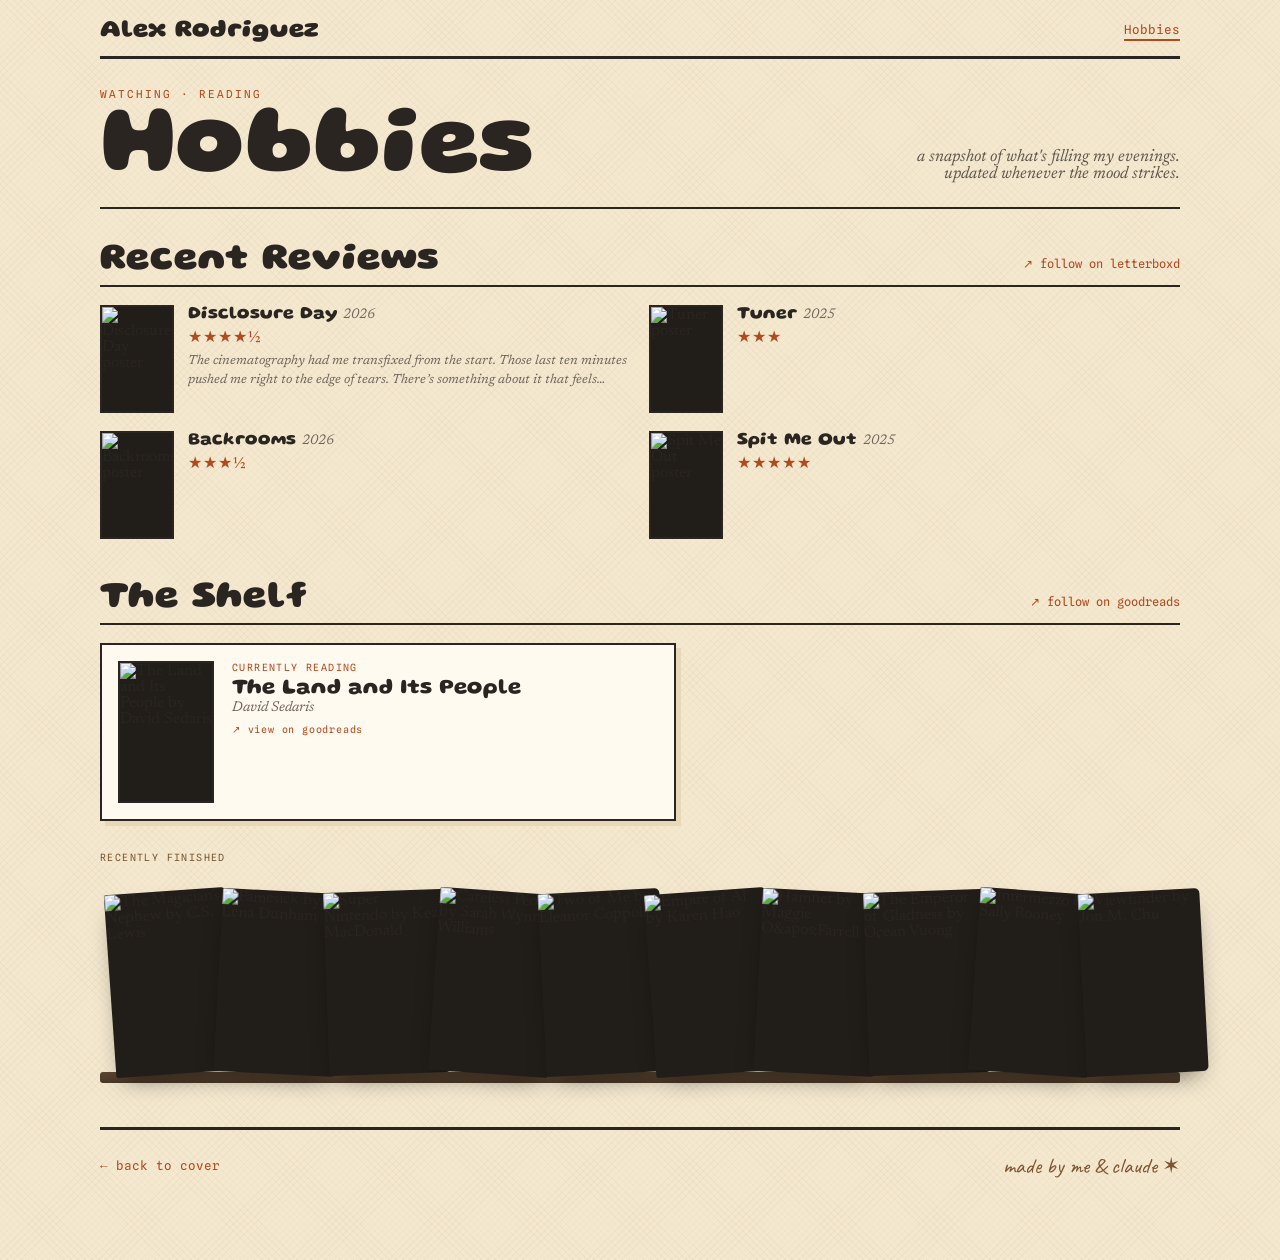
==== hobbies.html @ 4589d8ea "Remove "growing stack" subtitle from Recently Finished Co-Authored-By: Claude Sonnet 4.6 <noreply@an" ====
<!DOCTYPE html>
<html lang="en">
<head>
<meta charset="utf-8">
<meta name="viewport" content="width=device-width, initial-scale=1">
<title>Hobbies — Alex Rodriguez</title>
<meta name="description" content="What's filling Alex Rodriguez's evenings: recent film reviews from Letterboxd and a reading shelf.">
<link rel="icon" type="image/svg+xml" href="favicon.svg">
<link rel="icon" type="image/png" sizes="32x32" href="favicon-32.png">
<link rel="apple-touch-icon" href="apple-touch-icon.png">
<link rel="preconnect" href="https://fonts.googleapis.com">
<link rel="preconnect" href="https://fonts.gstatic.com" crossorigin>
<link href="https://fonts.googleapis.com/css2?family=Caveat:wght@400..700&family=Gluten:wght@100..900&family=Newsreader:ital,opsz,wght@0,6..72,300..600;1,6..72,300..500&family=Spline+Sans+Mono:wght@400..600&display=swap" rel="stylesheet">
<link rel="stylesheet" href="assets/css/styles.css">
</head>
<body>
<div class="page">
  <div class="wrap">

    <!-- nav bar -->
    <nav style="display:flex;justify-content:space-between;align-items:center;flex-wrap:wrap;gap:12px;border-bottom:3px solid #2a2521;padding:20px 0 14px;">
      <a class="brand" href="index.html" style="display:flex;align-items:baseline;gap:8px;">
        <span style="font-family:'Gluten',cursive;font-weight:800;font-size:25px;color:#2a2521;">Alex Rodriguez</span>
      </a>
      <div style="display:flex;gap:18px;flex-wrap:wrap;font-family:'Spline Sans Mono',monospace;font-size:12.5px;">
        <a href="hobbies.html" style="color:#b14a1e;border-bottom:2px solid #b14a1e;padding-bottom:2px;">Hobbies</a>
      </div>
    </nav>

    <!-- section masthead -->
    <header style="display:flex;justify-content:space-between;align-items:flex-end;flex-wrap:wrap;gap:14px;padding:28px 0 16px;border-bottom:2px solid #2a2521;">
      <div>
        <div style="font-family:'Spline Sans Mono',monospace;font-size:11px;letter-spacing:.18em;color:#b14a1e;">WATCHING · READING</div>
        <h1 style="font-family:'Gluten',cursive;font-weight:800;font-size:clamp(48px,9vw,96px);line-height:.85;margin:8px 0 0;color:#2a2521;">Hobbies</h1>
      </div>
      <p style="font-family:'Newsreader',serif;font-style:italic;font-size:17px;color:#5e564b;max-width:280px;text-align:right;margin:0 0 8px;">a snapshot of what's filling my evenings. updated whenever the mood strikes.</p>
    </header>

    <!-- RECENT REVIEWS -->
    <section style="margin-top:34px;">
      <div style="display:flex;justify-content:space-between;align-items:baseline;flex-wrap:wrap;gap:8px;border-bottom:2px solid #2a2521;padding-bottom:8px;">
        <div style="font-family:'Gluten',cursive;font-weight:800;font-size:clamp(26px,4vw,38px);color:#2a2521;">Recent Reviews</div>
        <a class="link-rust-brown" href="https://letterboxd.com/aroduribe/" target="_blank" rel="noopener" style="font-family:'Spline Sans Mono',monospace;font-size:12px;">↗ follow on letterboxd</a>
      </div>
      <!-- Latest 4 from Letterboxd, baked in at deploy time by scripts/fetch-films.js.
           These static entries are the fallback if the feed fetch ever fails. -->
      <div id="filmDiary" style="display:grid;grid-template-columns:repeat(2,1fr);gap:18px;margin-top:18px;">

        <a class="review-row" href="https://letterboxd.com/aroduribe/film/disclosure-day/" target="_blank" rel="noopener">
          <div style="position:relative;flex:0 0 70px;height:104px;border:2px solid #2a2521;overflow:hidden;background:#211d18;">
            <img src="https://a.ltrbxd.com/resized/film-poster/1/1/5/9/2/5/1/1159251-disclosure-day-0-600-0-900-crop.jpg?v=9ae810e4bb" alt="Disclosure Day poster" loading="lazy" style="width:100%;height:100%;object-fit:cover;display:block;">
          </div>
          <div style="flex:1;min-width:0;">
            <div style="font-family:'Gluten',cursive;font-weight:700;font-size:18px;line-height:1.1;color:#2a2521;">Disclosure Day <span style="font-family:'Newsreader',serif;font-style:italic;font-weight:400;font-size:14px;color:#6e6459;">2026</span></div>
            <div style="font-size:16px;color:#b14a1e;letter-spacing:1px;margin:3px 0 6px;">★★★★½</div>
            <div style="font-family:'Newsreader',serif;font-style:italic;font-size:13px;line-height:1.4;color:#6e6459;margin:2px 0 6px;display:-webkit-box;-webkit-line-clamp:2;-webkit-box-orient:vertical;overflow:hidden;">The cinematography had me transfixed from the start. Those last ten minutes pushed me right to the edge of tears. There&rsquo;s something about it that feels essential right now like it&rsquo;s speaking directly to where the world</div>
          </div>
        </a>

        <a class="review-row" href="https://letterboxd.com/aroduribe/film/tuner/" target="_blank" rel="noopener">
          <div style="position:relative;flex:0 0 70px;height:104px;border:2px solid #2a2521;overflow:hidden;background:#211d18;">
            <img src="https://a.ltrbxd.com/resized/film-poster/1/2/3/4/8/7/8/1234878-tuner-0-600-0-900-crop.jpg?v=075156069b" alt="Tuner poster" loading="lazy" style="width:100%;height:100%;object-fit:cover;display:block;">
          </div>
          <div style="flex:1;min-width:0;">
            <div style="font-family:'Gluten',cursive;font-weight:700;font-size:18px;line-height:1.1;color:#2a2521;">Tuner <span style="font-family:'Newsreader',serif;font-style:italic;font-weight:400;font-size:14px;color:#6e6459;">2025</span></div>
            <div style="font-size:16px;color:#b14a1e;letter-spacing:1px;margin:3px 0 6px;">★★★</div>
          </div>
        </a>

        <a class="review-row" href="https://letterboxd.com/aroduribe/film/backrooms-2026/" target="_blank" rel="noopener">
          <div style="position:relative;flex:0 0 70px;height:104px;border:2px solid #2a2521;overflow:hidden;background:#211d18;">
            <img src="https://a.ltrbxd.com/resized/film-poster/9/7/6/4/1/9/976419-backrooms-2026-0-600-0-900-crop.jpg?v=f7a99e3fc8" alt="Backrooms poster" loading="lazy" style="width:100%;height:100%;object-fit:cover;display:block;">
          </div>
          <div style="flex:1;min-width:0;">
            <div style="font-family:'Gluten',cursive;font-weight:700;font-size:18px;line-height:1.1;color:#2a2521;">Backrooms <span style="font-family:'Newsreader',serif;font-style:italic;font-weight:400;font-size:14px;color:#6e6459;">2026</span></div>
            <div style="font-size:16px;color:#b14a1e;letter-spacing:1px;margin:3px 0 6px;">★★★½</div>
          </div>
        </a>

        <a class="review-row" href="https://letterboxd.com/aroduribe/film/spit-me-out/" target="_blank" rel="noopener">
          <div style="position:relative;flex:0 0 70px;height:104px;border:2px solid #2a2521;overflow:hidden;background:#211d18;">
            <img src="https://a.ltrbxd.com/resized/film-poster/1/3/9/5/2/5/5/1395255-spit-me-out-0-600-0-900-crop.jpg?v=1310ffeef2" alt="Spit Me Out poster" loading="lazy" style="width:100%;height:100%;object-fit:cover;display:block;">
          </div>
          <div style="flex:1;min-width:0;">
            <div style="font-family:'Gluten',cursive;font-weight:700;font-size:18px;line-height:1.1;color:#2a2521;">Spit Me Out <span style="font-family:'Newsreader',serif;font-style:italic;font-weight:400;font-size:14px;color:#6e6459;">2025</span></div>
            <div style="font-size:16px;color:#b14a1e;letter-spacing:1px;margin:3px 0 6px;">★★★★★</div>
          </div>
        </a>

      </div>
    </section>

    <!-- THE SHELF -->
    <section style="margin-top:42px;">
      <div style="display:flex;justify-content:space-between;align-items:baseline;flex-wrap:wrap;gap:8px;border-bottom:2px solid #2a2521;padding-bottom:8px;">
        <div style="font-family:'Gluten',cursive;font-weight:800;font-size:clamp(26px,4vw,38px);color:#2a2521;">The Shelf</div>
        <a class="link-rust-brown" href="https://www.goodreads.com/aroduribe" target="_blank" rel="noopener" style="font-family:'Spline Sans Mono',monospace;font-size:12px;">↗ follow on goodreads</a>
      </div>
      <div style="margin-top:18px;">
        <!-- current read -->
        <!-- Featured book + stack come from the Goodreads currently-reading
             shelf at deploy time (assets/js/books.js); static = fallback. -->
        <div id="currentlyReading" style="display:flex;gap:18px;border:2px solid #2a2521;background:#fffaf0;padding:16px;box-shadow:5px 5px 0 #e7d9b7;max-width:540px;">
          <div style="position:relative;flex:0 0 92px;height:138px;border:2px solid #2a2521;overflow:hidden;background:#211d18;">
            <img src="https://i.gr-assets.com/images/S/compressed.photo.goodreads.com/books/1765872308l/245329963._SY475_.jpg" alt="The Land and Its People by David Sedaris" loading="lazy" style="width:100%;height:100%;object-fit:cover;display:block;">
          </div>
          <div style="flex:1;min-width:0;">
            <div style="font-family:'Spline Sans Mono',monospace;font-size:10px;letter-spacing:.14em;color:#b14a1e;">CURRENTLY READING</div>
            <div style="font-family:'Gluten',cursive;font-weight:700;font-size:22px;line-height:1.1;color:#2a2521;margin-top:4px;">The Land and Its People</div>
            <div style="font-family:'Newsreader',serif;font-style:italic;font-size:14px;color:#6e6459;">David Sedaris</div>
            <p style="font-family:'Newsreader',serif;font-size:14.5px;line-height:1.5;color:#403a33;margin:8px 0 0;">Also in the stack right now: <em>The Wonderful World That Almost Was</em> by Andrew Durbin, <em>The House of Mirth</em> by Edith Wharton, and <em>Outlive</em> by Peter Attia.</p>
          </div>
        </div>
        <!-- recently finished, leaning covers -->
        <div style="margin-top:30px;">
          <div style="display:flex;justify-content:space-between;align-items:baseline;flex-wrap:wrap;gap:8px;">
            <div style="font-family:'Spline Sans Mono',monospace;font-size:10px;letter-spacing:.14em;color:#7c5530;">RECENTLY FINISHED</div>
          </div>
          <!-- Real covers from the Goodreads 'read' shelf (books.js); static = fallback. -->
          <div id="bookShelf" style="display:flex;align-items:flex-end;gap:0;padding:28px 10px 0 24px;">

            <div class="book-spine" style="position:relative;flex:0 0 auto;width:122px;aspect-ratio:2/3;border-radius:2px 5px 5px 2px;box-shadow:0 12px 24px -10px rgba(0,0,0,.55);overflow:hidden;transform:rotate(-4deg);margin-left:-14px;background:#211d18;">
              <img src="https://i.gr-assets.com/images/S/compressed.photo.goodreads.com/books/1426454853l/7806728.jpg" alt="The Magician's Nephew by C.S. Lewis" loading="lazy" style="width:100%;height:100%;object-fit:cover;display:block;">
            </div>

            <div class="book-spine" style="position:relative;flex:0 0 auto;width:122px;aspect-ratio:2/3;border-radius:2px 5px 5px 2px;box-shadow:0 12px 24px -10px rgba(0,0,0,.55);overflow:hidden;transform:rotate(3deg);margin-left:-14px;background:#211d18;">
              <img src="https://i.gr-assets.com/images/S/compressed.photo.goodreads.com/books/1766329359l/52545816.jpg" alt="Famesick by Lena Dunham" loading="lazy" style="width:100%;height:100%;object-fit:cover;display:block;">
            </div>

            <div class="book-spine book-spine--extra" style="position:relative;flex:0 0 auto;width:122px;aspect-ratio:2/3;border-radius:2px 5px 5px 2px;box-shadow:0 12px 24px -10px rgba(0,0,0,.55);overflow:hidden;transform:rotate(-2deg);margin-left:-14px;background:#211d18;">
              <img src="https://i.gr-assets.com/images/S/compressed.photo.goodreads.com/books/1751175731l/234186077._SY475_.jpg" alt="Super Nintendo by Keza MacDonald" loading="lazy" style="width:100%;height:100%;object-fit:cover;display:block;">
            </div>

            <div class="book-spine book-spine--extra" style="position:relative;flex:0 0 auto;width:122px;aspect-ratio:2/3;border-radius:2px 5px 5px 2px;box-shadow:0 12px 24px -10px rgba(0,0,0,.55);overflow:hidden;transform:rotate(4deg);margin-left:-14px;background:#211d18;">
              <img src="https://i.gr-assets.com/images/S/compressed.photo.goodreads.com/books/1741270833l/228578720._SX318_.jpg" alt="Careless People by Sarah Wynn-Williams" loading="lazy" style="width:100%;height:100%;object-fit:cover;display:block;">
            </div>

            <div class="book-spine book-spine--extra" style="position:relative;flex:0 0 auto;width:122px;aspect-ratio:2/3;border-radius:2px 5px 5px 2px;box-shadow:0 12px 24px -10px rgba(0,0,0,.55);overflow:hidden;transform:rotate(-3deg);margin-left:-14px;background:#211d18;">
              <img src="https://i.gr-assets.com/images/S/compressed.photo.goodreads.com/books/1763624084l/244144132._SY475_.jpg" alt="Two of Me by Eleanor Coppola" loading="lazy" style="width:100%;height:100%;object-fit:cover;display:block;">
            </div>

          </div>
          <div style="height:11px;background:linear-gradient(#5a4632,#4a3826);border-radius:3px;box-shadow:0 10px 16px -8px rgba(0,0,0,.5);margin-top:-2px;"></div>
        </div>
      </div>
    </section>

    <!-- footer -->
    <footer style="border-top:3px solid #2a2521;margin-top:44px;padding:22px 0 0;display:flex;justify-content:space-between;flex-wrap:wrap;gap:16px;align-items:center;">
      <div style="display:flex;gap:22px;flex-wrap:wrap;font-family:'Spline Sans Mono',monospace;font-size:12.5px;">
        <a class="link-rust" href="index.html">← back to cover</a>
      </div>
      <div style="font-family:'Caveat',cursive;font-size:22px;color:#7c5530;">made by me &amp; claude ✶</div>
    </footer>

  </div>
</div>
<script src="assets/js/films.js"></script>
<script src="assets/js/books.js"></script>
</body>
</html>
---- assets/css/styles.css ----
/* ============================================================
   Alex Rodriguez — A Personal Zine
   Shared styles: globals, hover states, keyframes.
   One-off layout lives inline in the HTML for fidelity.
   ============================================================ */

/* ---------- Reset / globals ---------- */
body { margin: 0; }
a { color: inherit; text-decoration: none; }

/* Page shell: warm cream + crosshatch texture */
.page {
  min-height: 100vh;
  background: #f4e8cf;
  background-image:
    repeating-linear-gradient(45deg, rgba(124, 85, 48, .035) 0 1px, transparent 1px 5px),
    repeating-linear-gradient(-45deg, rgba(124, 85, 48, .035) 0 1px, transparent 1px 5px);
  font-family: 'Newsreader', Georgia, serif;
  color: #2a2521;
}

/* Centered content column */
.wrap {
  max-width: 1080px;
  margin: 0 auto;
  padding: 0 28px 80px;
}

/* ---------- Hover states (lifted from style-hover attrs) ---------- */

/* Generic rust→ink link swap (footers, teaser links) */
.link-rust { color: #b14a1e; }
.link-rust:hover { color: #2a2521; }

/* "↗ follow on letterboxd" — rust→brown */
.link-rust-brown { color: #b14a1e; }
.link-rust-brown:hover { color: #7c5530; }

/* Top nav (page links) — ink→rust. Brand fades slightly. */
.nav-link { color: #2a2521; }
.nav-link:hover { color: #b14a1e; }
.brand:hover { opacity: .7; }

/* Recent Reviews rows — each links to the film's Letterboxd review. */
.review-row { display: flex; gap: 14px; color: inherit; transition: opacity .15s ease; }
.review-row:hover { opacity: .78; }

/* Projects list — leader-line rows that reveal a description inside a soft
   card on hover/focus (inspired by rog.ie).
   Query container so long names wrap on narrow screens (see @container below)
   instead of forcing horizontal page overflow. */
.projects-list { container-type: inline-size; }

.project-row {
  display: flex;
  align-items: center;
  padding: 13px 14px;
  border-radius: 12px;
  color: #2a2521;
  transition: background .25s ease, box-shadow .25s ease;
}
.project-row:hover,
.project-row:focus-visible {
  background: #fffaf0;
  box-shadow: 0 6px 20px -10px rgba(42, 37, 33, .5);
}
.project-row:focus-visible { outline: 2px solid #b14a1e; outline-offset: 2px; }

.project-icon { flex: none; display: flex; margin-right: 14px; color: #7c5530; }
.project-icon svg { width: 20px; height: 20px; display: block; }

.project-name {
  font-family: 'Gluten', cursive;
  font-weight: 600;
  font-size: clamp(19px, 2.6vw, 24px);
  line-height: 1.1;
  white-space: nowrap;
}

/* On narrow screens let the name wrap and drop the decorative leader line, so a
   long title like "Scaled Variable Management" can't push the row past the
   viewport. The year is pinned right in the leader's place. */
@container (max-width: 460px) {
  .project-name { white-space: normal; overflow-wrap: break-word; }
  .project-leader { display: none; }
  .project-year { margin-left: auto; padding-left: 12px; }
}

/* Description: collapsed by default, expands between name and leader on hover. */
.project-desc {
  font-family: 'Newsreader', serif;
  font-style: italic;
  font-size: 16px;
  color: #6e6459;
  white-space: nowrap;
  overflow: hidden;
  max-width: 0;
  opacity: 0;
  margin-left: 0;
  transition: max-width .35s ease, opacity .3s ease, margin-left .35s ease;
}
.project-row:hover .project-desc,
.project-row:focus-visible .project-desc {
  max-width: 360px;
  opacity: 1;
  margin-left: 12px;
}

.project-leader { flex: 1 1 24px; min-width: 24px; height: 1px; background: #d8c39a; margin: 0 16px; }

.project-year {
  flex: none;
  font-family: 'Spline Sans Mono', monospace;
  font-size: 14px;
  color: #a89a7c;
}

@media (prefers-reduced-motion: reduce) {
  .project-row, .project-desc { transition-duration: .01ms; }
}

/* Cover top tape peel hover nudge */
.cover-tape:hover { transform: rotate(5deg) translateY(-2px); }

/* Book spines — straighten + lift (overrides inline rotate via class) */
.book-spine { transition: transform .2s ease; }
.book-spine:hover { transform: rotate(0deg) translateY(-7px) !important; }

/* ---------- Keyframes ---------- */
@keyframes draw { to { stroke-dashoffset: 0; } }

@keyframes popIn {
  from { opacity: 0; transform: translateY(14px) rotate(-3deg); }
  to   { opacity: 1; transform: translateY(0) rotate(0); }
}

@keyframes blink {
  0%, 100% { opacity: 1; }
  50%      { opacity: .25; }
}

@keyframes tapePeel {
  0%   { transform: rotate(2deg) translateY(-16px) rotateX(75deg); opacity: 0; }
  55%  { transform: rotate(0deg) translateY(2px) rotateX(-12deg); opacity: 1; }
  78%  { transform: rotate(4deg) translateY(-1px) rotateX(6deg); opacity: 1; }
  100% { transform: rotate(2deg) translateY(0) rotateX(0); opacity: 1; }
}

/* Cover tape: hidden until JS triggers the peel */
#coverTape { opacity: 0; }
#coverTape[data-peel="go"] { animation: tapePeel 1.1s cubic-bezier(.34, 1.3, .5, 1) both; }

/* Hide extra book spines on narrow screens */
@media (max-width: 480px) {
  .book-spine--extra { display: none; }
}
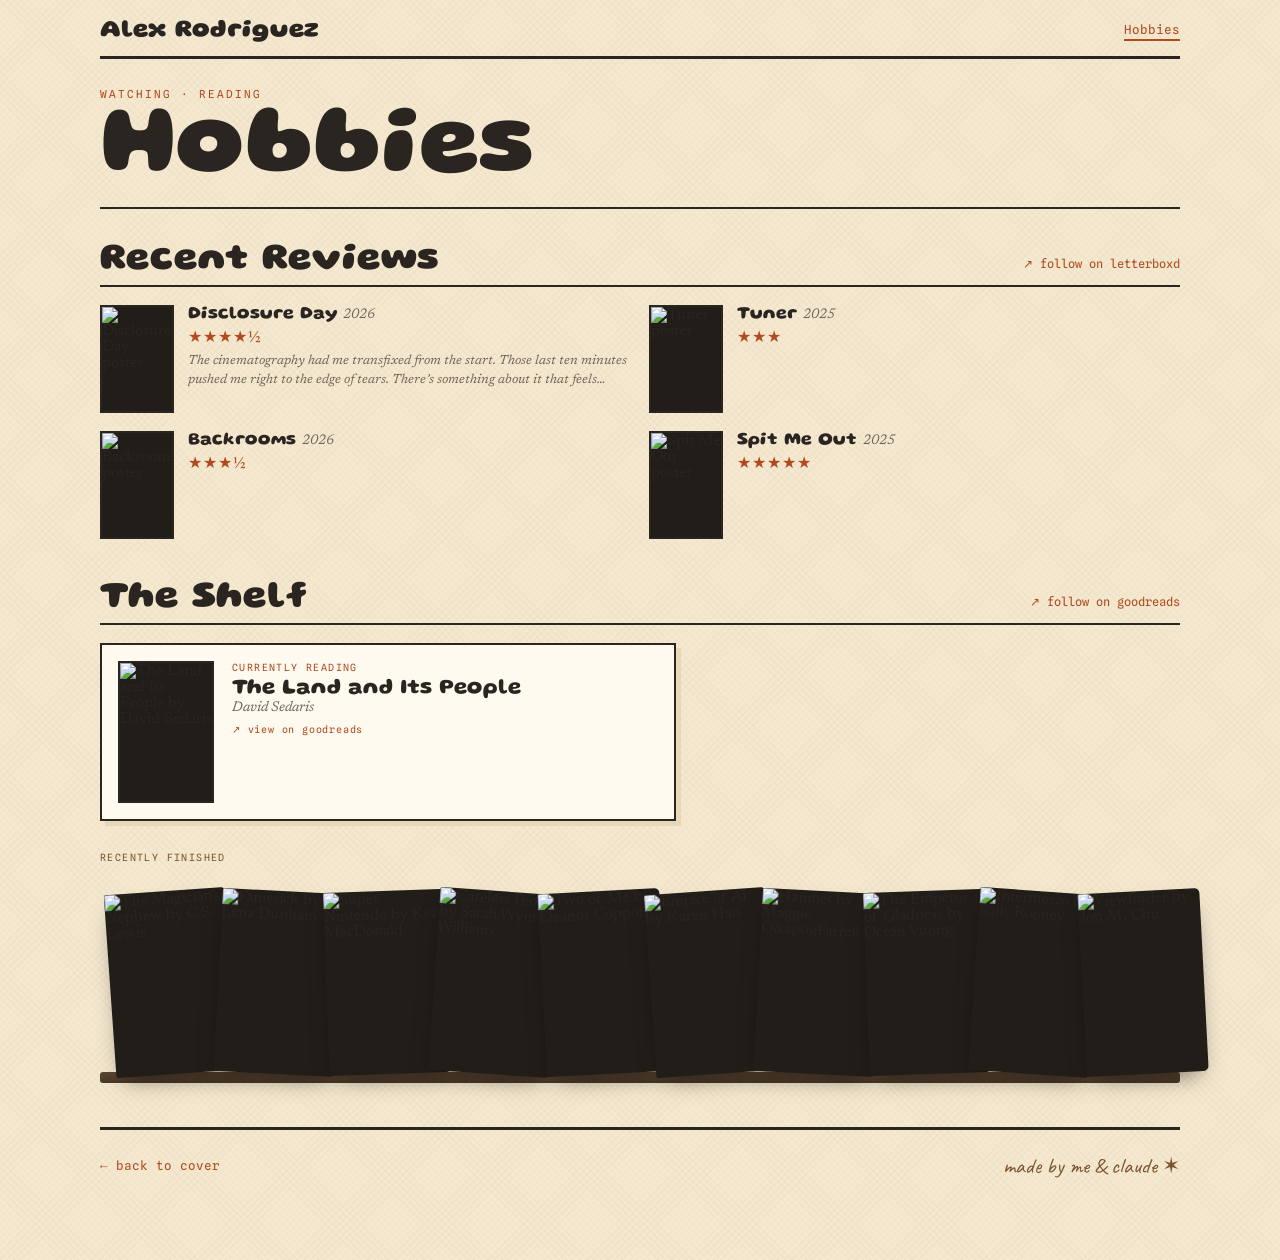
==== commit f5756689: "Remove subtitle from Hobbies masthead Co-Authored-By: Claude Sonnet 4.6 <noreply@anthropic.com>" ====
--- a/hobbies.html
+++ b/hobbies.html
@@ -33,7 +33,6 @@
         <div style="font-family:'Spline Sans Mono',monospace;font-size:11px;letter-spacing:.18em;color:#b14a1e;">WATCHING · READING</div>
         <h1 style="font-family:'Gluten',cursive;font-weight:800;font-size:clamp(48px,9vw,96px);line-height:.85;margin:8px 0 0;color:#2a2521;">Hobbies</h1>
       </div>
-      <p style="font-family:'Newsreader',serif;font-style:italic;font-size:17px;color:#5e564b;max-width:280px;text-align:right;margin:0 0 8px;">a snapshot of what's filling my evenings. updated whenever the mood strikes.</p>
     </header>
 
     <!-- RECENT REVIEWS -->
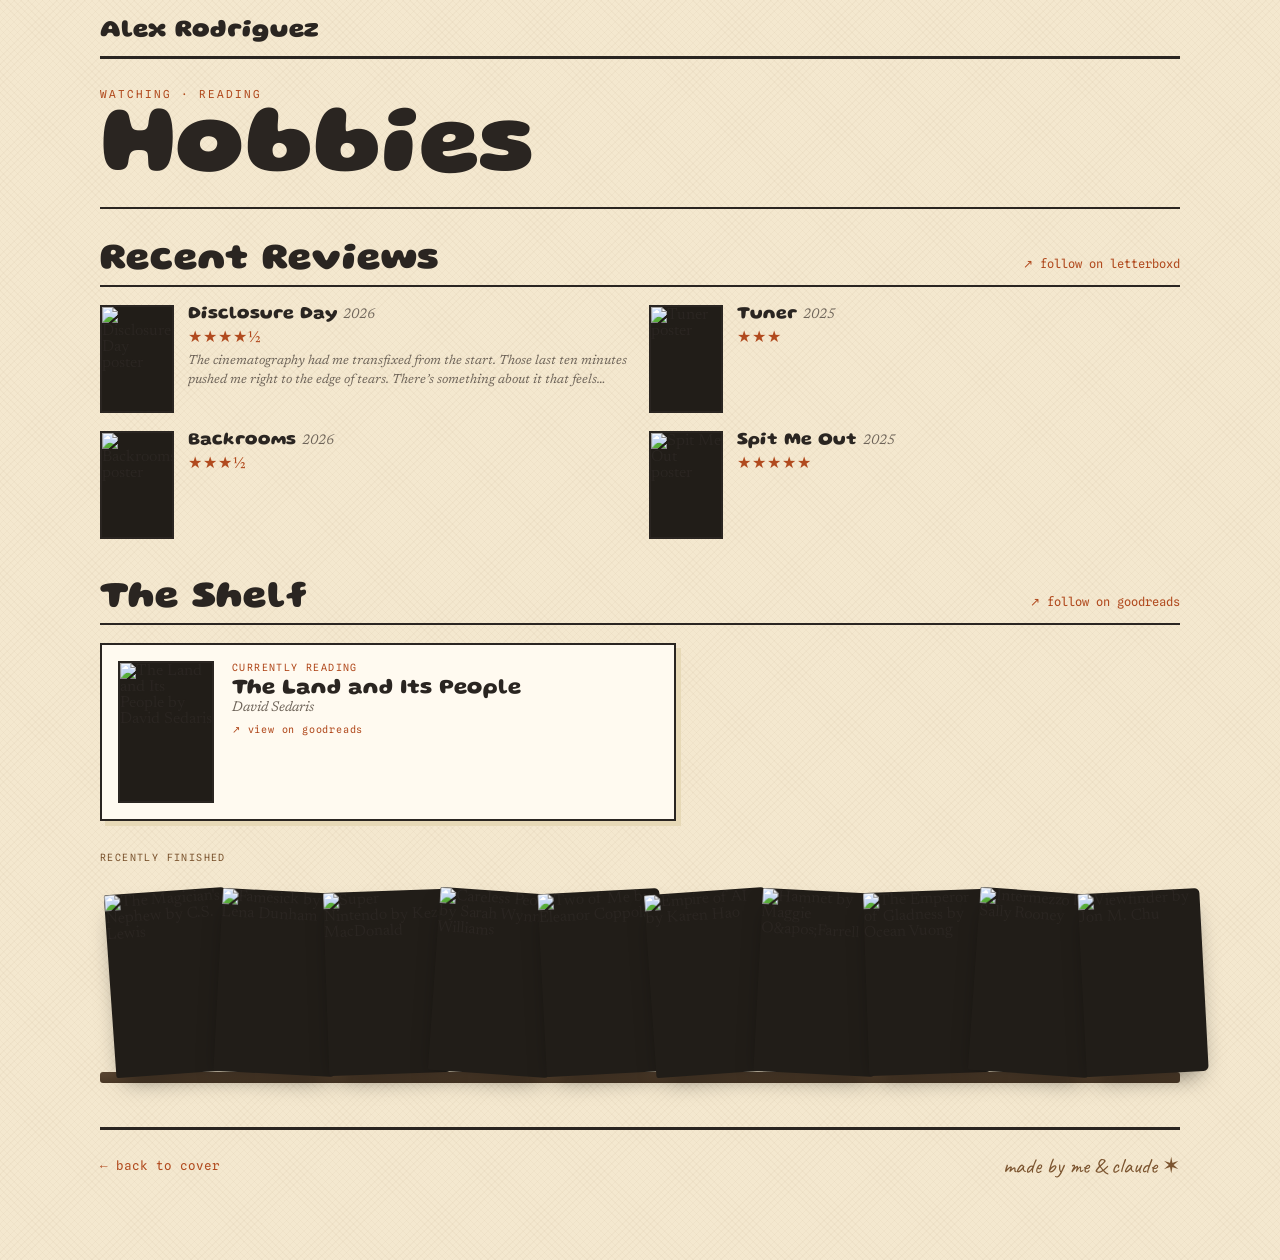
==== commit db60ed31: "Remove redundant Hobbies nav link from Hobbies page Co-Authored-By: Claude Sonnet 4.6 <noreply@anthr" ====
--- a/hobbies.html
+++ b/hobbies.html
@@ -22,9 +22,6 @@
       <a class="brand" href="index.html" style="display:flex;align-items:baseline;gap:8px;">
         <span style="font-family:'Gluten',cursive;font-weight:800;font-size:25px;color:#2a2521;">Alex Rodriguez</span>
       </a>
-      <div style="display:flex;gap:18px;flex-wrap:wrap;font-family:'Spline Sans Mono',monospace;font-size:12.5px;">
-        <a href="hobbies.html" style="color:#b14a1e;border-bottom:2px solid #b14a1e;padding-bottom:2px;">Hobbies</a>
-      </div>
     </nav>
 
     <!-- section masthead -->
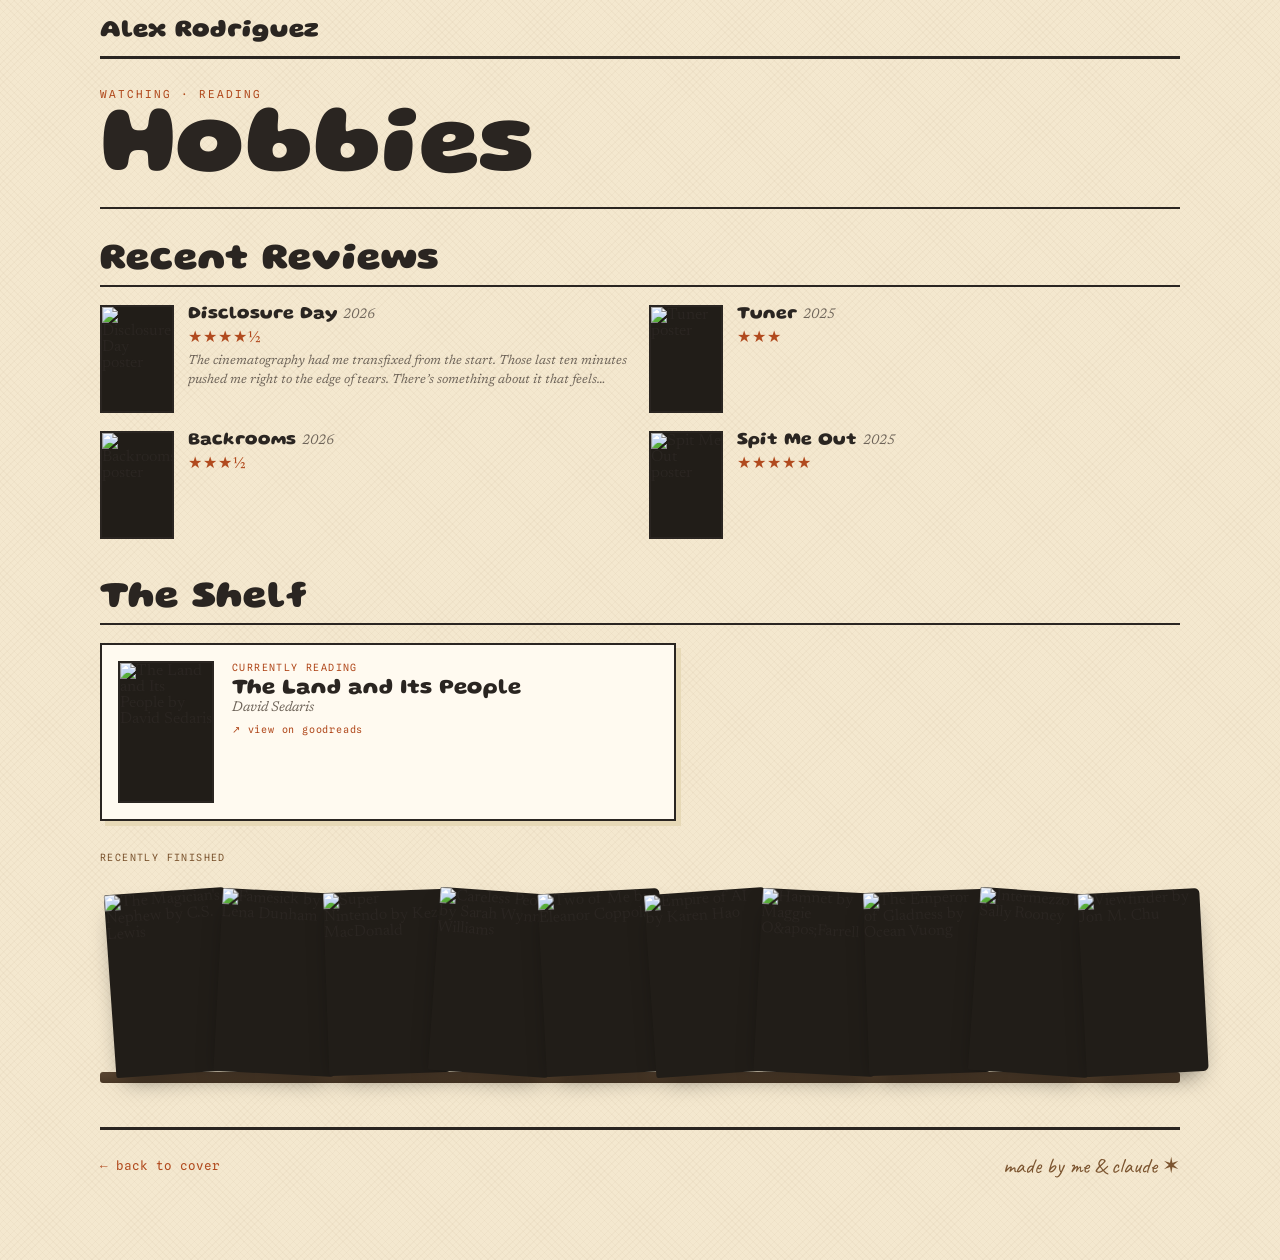
==== commit 111c6379: "Polish: remove tape, follow links, add footer credit, fix mobile hover - Remove washi tape from port" ====
--- a/hobbies.html
+++ b/hobbies.html
@@ -36,7 +36,6 @@
     <section style="margin-top:34px;">
       <div style="display:flex;justify-content:space-between;align-items:baseline;flex-wrap:wrap;gap:8px;border-bottom:2px solid #2a2521;padding-bottom:8px;">
         <div style="font-family:'Gluten',cursive;font-weight:800;font-size:clamp(26px,4vw,38px);color:#2a2521;">Recent Reviews</div>
-        <a class="link-rust-brown" href="https://letterboxd.com/aroduribe/" target="_blank" rel="noopener" style="font-family:'Spline Sans Mono',monospace;font-size:12px;">↗ follow on letterboxd</a>
       </div>
       <!-- Latest 4 from Letterboxd, baked in at deploy time by scripts/fetch-films.js.
            These static entries are the fallback if the feed fetch ever fails. -->
@@ -90,7 +89,6 @@
     <section style="margin-top:42px;">
       <div style="display:flex;justify-content:space-between;align-items:baseline;flex-wrap:wrap;gap:8px;border-bottom:2px solid #2a2521;padding-bottom:8px;">
         <div style="font-family:'Gluten',cursive;font-weight:800;font-size:clamp(26px,4vw,38px);color:#2a2521;">The Shelf</div>
-        <a class="link-rust-brown" href="https://www.goodreads.com/aroduribe" target="_blank" rel="noopener" style="font-family:'Spline Sans Mono',monospace;font-size:12px;">↗ follow on goodreads</a>
       </div>
       <div style="margin-top:18px;">
         <!-- current read -->
--- a/assets/css/styles.css
+++ b/assets/css/styles.css
@@ -59,7 +59,12 @@
   color: #2a2521;
   transition: background .25s ease, box-shadow .25s ease;
 }
-.project-row:hover,
+@media (hover: hover) {
+  .project-row:hover {
+    background: #fffaf0;
+    box-shadow: 0 6px 20px -10px rgba(42, 37, 33, .5);
+  }
+}
 .project-row:focus-visible {
   background: #fffaf0;
   box-shadow: 0 6px 20px -10px rgba(42, 37, 33, .5);
@@ -99,7 +104,13 @@
   margin-left: 0;
   transition: max-width .35s ease, opacity .3s ease, margin-left .35s ease;
 }
-.project-row:hover .project-desc,
+@media (hover: hover) {
+  .project-row:hover .project-desc {
+    max-width: 360px;
+    opacity: 1;
+    margin-left: 12px;
+  }
+}
 .project-row:focus-visible .project-desc {
   max-width: 360px;
   opacity: 1;
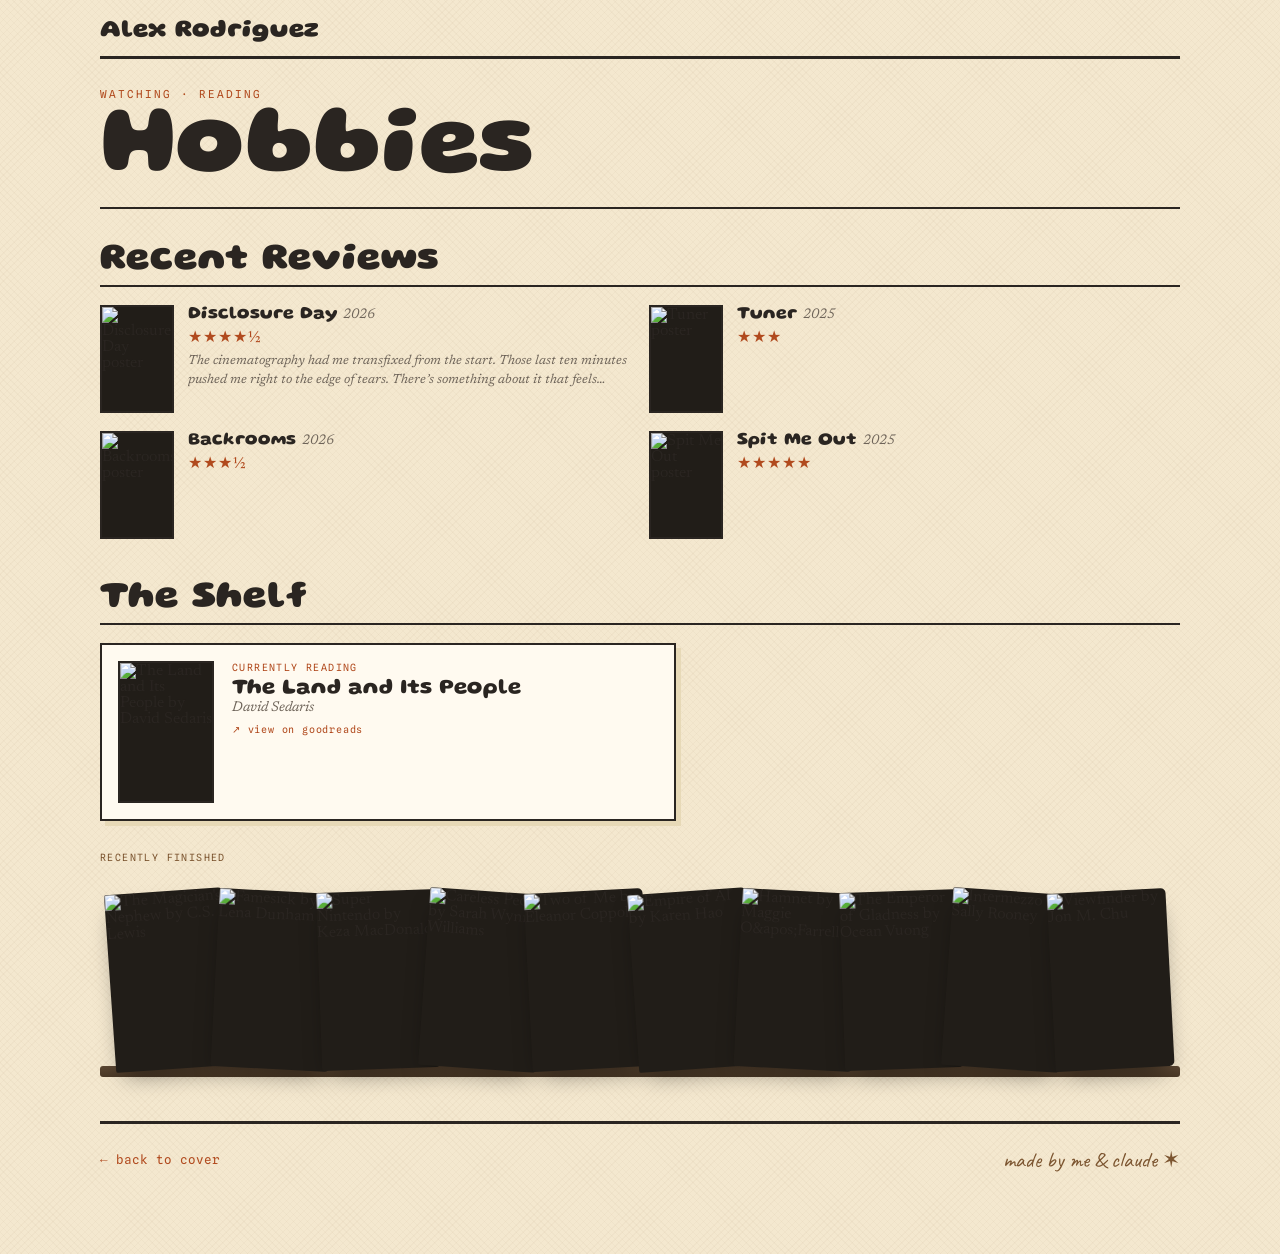
==== commit 644ef0cd: "Modernize CSS: tokens, dvh, individual transforms, fewer !important - Add :root color tokens and a s" ====
--- a/hobbies.html
+++ b/hobbies.html
@@ -11,74 +11,74 @@
 <link rel="preconnect" href="https://fonts.googleapis.com">
 <link rel="preconnect" href="https://fonts.gstatic.com" crossorigin>
 <link href="https://fonts.googleapis.com/css2?family=Caveat:wght@400..700&family=Gluten:wght@100..900&family=Newsreader:ital,opsz,wght@0,6..72,300..600;1,6..72,300..500&family=Spline+Sans+Mono:wght@400..600&display=swap" rel="stylesheet">
-<link rel="stylesheet" href="assets/css/styles.css">
+<link rel="stylesheet" href="assets/css/styles.css?v=dev">
 </head>
 <body>
 <div class="page">
   <div class="wrap">
 
     <!-- nav bar -->
-    <nav style="display:flex;justify-content:space-between;align-items:center;flex-wrap:wrap;gap:12px;border-bottom:3px solid #2a2521;padding:20px 0 14px;">
+    <nav style="display:flex;justify-content:space-between;align-items:center;flex-wrap:wrap;gap:12px;border-bottom:3px solid var(--ink);padding:20px 0 14px;">
       <a class="brand" href="index.html" style="display:flex;align-items:baseline;gap:8px;">
-        <span style="font-family:'Gluten',cursive;font-weight:800;font-size:25px;color:#2a2521;">Alex Rodriguez</span>
+        <span style="font-family:'Gluten',cursive;font-weight:800;font-size:25px;color:var(--ink);">Alex Rodriguez</span>
       </a>
     </nav>
 
     <!-- section masthead -->
-    <header style="display:flex;justify-content:space-between;align-items:flex-end;flex-wrap:wrap;gap:14px;padding:28px 0 16px;border-bottom:2px solid #2a2521;">
+    <header style="display:flex;justify-content:space-between;align-items:flex-end;flex-wrap:wrap;gap:14px;padding:28px 0 16px;border-bottom:2px solid var(--ink);">
       <div>
-        <div style="font-family:'Spline Sans Mono',monospace;font-size:11px;letter-spacing:.18em;color:#b14a1e;">WATCHING · READING</div>
-        <h1 style="font-family:'Gluten',cursive;font-weight:800;font-size:clamp(48px,9vw,96px);line-height:.85;margin:8px 0 0;color:#2a2521;">Hobbies</h1>
+        <div style="font-family:'Spline Sans Mono',monospace;font-size:11px;letter-spacing:.18em;color:var(--rust);">WATCHING · READING</div>
+        <h1 style="font-family:'Gluten',cursive;font-weight:800;font-size:clamp(48px,9vw,96px);line-height:.85;margin:8px 0 0;color:var(--ink);">Hobbies</h1>
       </div>
     </header>
 
     <!-- RECENT REVIEWS -->
     <section style="margin-top:34px;">
-      <div style="display:flex;justify-content:space-between;align-items:baseline;flex-wrap:wrap;gap:8px;border-bottom:2px solid #2a2521;padding-bottom:8px;">
-        <div style="font-family:'Gluten',cursive;font-weight:800;font-size:clamp(26px,4vw,38px);color:#2a2521;">Recent Reviews</div>
+      <div style="display:flex;justify-content:space-between;align-items:baseline;flex-wrap:wrap;gap:8px;border-bottom:2px solid var(--ink);padding-bottom:8px;">
+        <div style="font-family:'Gluten',cursive;font-weight:800;font-size:clamp(26px,4vw,38px);color:var(--ink);">Recent Reviews</div>
       </div>
       <!-- Latest 4 from Letterboxd, baked in at deploy time by scripts/fetch-films.js.
            These static entries are the fallback if the feed fetch ever fails. -->
-      <div id="filmDiary" style="display:grid;grid-template-columns:repeat(2,1fr);gap:18px;margin-top:18px;">
+      <div id="filmDiary" style="display:grid;gap:18px;margin-top:18px;">
 
         <a class="review-row" href="https://letterboxd.com/aroduribe/film/disclosure-day/" target="_blank" rel="noopener">
-          <div style="position:relative;flex:0 0 70px;height:104px;border:2px solid #2a2521;overflow:hidden;background:#211d18;">
+          <div style="position:relative;flex:0 0 70px;height:104px;border:2px solid var(--ink);overflow:hidden;background:var(--cover);">
             <img src="https://a.ltrbxd.com/resized/film-poster/1/1/5/9/2/5/1/1159251-disclosure-day-0-600-0-900-crop.jpg?v=9ae810e4bb" alt="Disclosure Day poster" loading="lazy" style="width:100%;height:100%;object-fit:cover;display:block;">
           </div>
           <div style="flex:1;min-width:0;">
-            <div style="font-family:'Gluten',cursive;font-weight:700;font-size:18px;line-height:1.1;color:#2a2521;">Disclosure Day <span style="font-family:'Newsreader',serif;font-style:italic;font-weight:400;font-size:14px;color:#6e6459;">2026</span></div>
-            <div style="font-size:16px;color:#b14a1e;letter-spacing:1px;margin:3px 0 6px;">★★★★½</div>
-            <div style="font-family:'Newsreader',serif;font-style:italic;font-size:13px;line-height:1.4;color:#6e6459;margin:2px 0 6px;display:-webkit-box;-webkit-line-clamp:2;-webkit-box-orient:vertical;overflow:hidden;">The cinematography had me transfixed from the start. Those last ten minutes pushed me right to the edge of tears. There&rsquo;s something about it that feels essential right now like it&rsquo;s speaking directly to where the world</div>
+            <div style="font-family:'Gluten',cursive;font-weight:700;font-size:18px;line-height:1.1;color:var(--ink);">Disclosure Day <span style="font-family:'Newsreader',serif;font-style:italic;font-weight:400;font-size:14px;color:var(--muted);">2026</span></div>
+            <div style="font-size:16px;color:var(--rust);letter-spacing:1px;margin:3px 0 6px;">★★★★½</div>
+            <div style="font-family:'Newsreader',serif;font-style:italic;font-size:13px;line-height:1.4;color:var(--muted);margin:2px 0 6px;display:-webkit-box;-webkit-line-clamp:2;-webkit-box-orient:vertical;overflow:hidden;">The cinematography had me transfixed from the start. Those last ten minutes pushed me right to the edge of tears. There&rsquo;s something about it that feels essential right now like it&rsquo;s speaking directly to where the world</div>
           </div>
         </a>
 
         <a class="review-row" href="https://letterboxd.com/aroduribe/film/tuner/" target="_blank" rel="noopener">
-          <div style="position:relative;flex:0 0 70px;height:104px;border:2px solid #2a2521;overflow:hidden;background:#211d18;">
+          <div style="position:relative;flex:0 0 70px;height:104px;border:2px solid var(--ink);overflow:hidden;background:var(--cover);">
             <img src="https://a.ltrbxd.com/resized/film-poster/1/2/3/4/8/7/8/1234878-tuner-0-600-0-900-crop.jpg?v=075156069b" alt="Tuner poster" loading="lazy" style="width:100%;height:100%;object-fit:cover;display:block;">
           </div>
           <div style="flex:1;min-width:0;">
-            <div style="font-family:'Gluten',cursive;font-weight:700;font-size:18px;line-height:1.1;color:#2a2521;">Tuner <span style="font-family:'Newsreader',serif;font-style:italic;font-weight:400;font-size:14px;color:#6e6459;">2025</span></div>
-            <div style="font-size:16px;color:#b14a1e;letter-spacing:1px;margin:3px 0 6px;">★★★</div>
+            <div style="font-family:'Gluten',cursive;font-weight:700;font-size:18px;line-height:1.1;color:var(--ink);">Tuner <span style="font-family:'Newsreader',serif;font-style:italic;font-weight:400;font-size:14px;color:var(--muted);">2025</span></div>
+            <div style="font-size:16px;color:var(--rust);letter-spacing:1px;margin:3px 0 6px;">★★★</div>
           </div>
         </a>
 
         <a class="review-row" href="https://letterboxd.com/aroduribe/film/backrooms-2026/" target="_blank" rel="noopener">
-          <div style="position:relative;flex:0 0 70px;height:104px;border:2px solid #2a2521;overflow:hidden;background:#211d18;">
+          <div style="position:relative;flex:0 0 70px;height:104px;border:2px solid var(--ink);overflow:hidden;background:var(--cover);">
             <img src="https://a.ltrbxd.com/resized/film-poster/9/7/6/4/1/9/976419-backrooms-2026-0-600-0-900-crop.jpg?v=f7a99e3fc8" alt="Backrooms poster" loading="lazy" style="width:100%;height:100%;object-fit:cover;display:block;">
           </div>
           <div style="flex:1;min-width:0;">
-            <div style="font-family:'Gluten',cursive;font-weight:700;font-size:18px;line-height:1.1;color:#2a2521;">Backrooms <span style="font-family:'Newsreader',serif;font-style:italic;font-weight:400;font-size:14px;color:#6e6459;">2026</span></div>
-            <div style="font-size:16px;color:#b14a1e;letter-spacing:1px;margin:3px 0 6px;">★★★½</div>
+            <div style="font-family:'Gluten',cursive;font-weight:700;font-size:18px;line-height:1.1;color:var(--ink);">Backrooms <span style="font-family:'Newsreader',serif;font-style:italic;font-weight:400;font-size:14px;color:var(--muted);">2026</span></div>
+            <div style="font-size:16px;color:var(--rust);letter-spacing:1px;margin:3px 0 6px;">★★★½</div>
           </div>
         </a>
 
         <a class="review-row" href="https://letterboxd.com/aroduribe/film/spit-me-out/" target="_blank" rel="noopener">
-          <div style="position:relative;flex:0 0 70px;height:104px;border:2px solid #2a2521;overflow:hidden;background:#211d18;">
+          <div style="position:relative;flex:0 0 70px;height:104px;border:2px solid var(--ink);overflow:hidden;background:var(--cover);">
             <img src="https://a.ltrbxd.com/resized/film-poster/1/3/9/5/2/5/5/1395255-spit-me-out-0-600-0-900-crop.jpg?v=1310ffeef2" alt="Spit Me Out poster" loading="lazy" style="width:100%;height:100%;object-fit:cover;display:block;">
           </div>
           <div style="flex:1;min-width:0;">
-            <div style="font-family:'Gluten',cursive;font-weight:700;font-size:18px;line-height:1.1;color:#2a2521;">Spit Me Out <span style="font-family:'Newsreader',serif;font-style:italic;font-weight:400;font-size:14px;color:#6e6459;">2025</span></div>
-            <div style="font-size:16px;color:#b14a1e;letter-spacing:1px;margin:3px 0 6px;">★★★★★</div>
+            <div style="font-family:'Gluten',cursive;font-weight:700;font-size:18px;line-height:1.1;color:var(--ink);">Spit Me Out <span style="font-family:'Newsreader',serif;font-style:italic;font-weight:400;font-size:14px;color:var(--muted);">2025</span></div>
+            <div style="font-size:16px;color:var(--rust);letter-spacing:1px;margin:3px 0 6px;">★★★★★</div>
           </div>
         </a>
 
@@ -87,69 +87,69 @@
 
     <!-- THE SHELF -->
     <section style="margin-top:42px;">
-      <div style="display:flex;justify-content:space-between;align-items:baseline;flex-wrap:wrap;gap:8px;border-bottom:2px solid #2a2521;padding-bottom:8px;">
-        <div style="font-family:'Gluten',cursive;font-weight:800;font-size:clamp(26px,4vw,38px);color:#2a2521;">The Shelf</div>
+      <div style="display:flex;justify-content:space-between;align-items:baseline;flex-wrap:wrap;gap:8px;border-bottom:2px solid var(--ink);padding-bottom:8px;">
+        <div style="font-family:'Gluten',cursive;font-weight:800;font-size:clamp(26px,4vw,38px);color:var(--ink);">The Shelf</div>
       </div>
       <div style="margin-top:18px;">
         <!-- current read -->
         <!-- Featured book + stack come from the Goodreads currently-reading
              shelf at deploy time (assets/js/books.js); static = fallback. -->
-        <div id="currentlyReading" style="display:flex;gap:18px;border:2px solid #2a2521;background:#fffaf0;padding:16px;box-shadow:5px 5px 0 #e7d9b7;max-width:540px;">
-          <div style="position:relative;flex:0 0 92px;height:138px;border:2px solid #2a2521;overflow:hidden;background:#211d18;">
-            <img src="https://i.gr-assets.com/images/S/compressed.photo.goodreads.com/books/1765872308l/245329963._SY475_.jpg" alt="The Land and Its People by David Sedaris" loading="lazy" style="width:100%;height:100%;object-fit:cover;display:block;">
+        <div id="currentlyReading" style="display:flex;gap:18px;border:2px solid var(--ink);background:var(--paper);padding:16px;box-shadow:5px 5px 0 #e7d9b7;max-width:540px;">
+          <div style="position:relative;flex:0 0 92px;height:138px;border:2px solid var(--ink);overflow:hidden;background:var(--cover);">
+            <img src="https://i.gr-assets.com/images/S/compressed.photo.goodreads.com/books/1753931868l/238514980.jpg" alt="Yesteryear by Caro Claire Burke" loading="lazy" style="width:100%;height:100%;object-fit:cover;display:block;">
           </div>
           <div style="flex:1;min-width:0;">
-            <div style="font-family:'Spline Sans Mono',monospace;font-size:10px;letter-spacing:.14em;color:#b14a1e;">CURRENTLY READING</div>
-            <div style="font-family:'Gluten',cursive;font-weight:700;font-size:22px;line-height:1.1;color:#2a2521;margin-top:4px;">The Land and Its People</div>
-            <div style="font-family:'Newsreader',serif;font-style:italic;font-size:14px;color:#6e6459;">David Sedaris</div>
-            <p style="font-family:'Newsreader',serif;font-size:14.5px;line-height:1.5;color:#403a33;margin:8px 0 0;">Also in the stack right now: <em>The Wonderful World That Almost Was</em> by Andrew Durbin, <em>The House of Mirth</em> by Edith Wharton, and <em>Outlive</em> by Peter Attia.</p>
+            <div style="font-family:'Spline Sans Mono',monospace;font-size:10px;letter-spacing:.14em;color:var(--rust);">CURRENTLY READING</div>
+            <div style="font-family:'Gluten',cursive;font-weight:700;font-size:22px;line-height:1.1;color:var(--ink);margin-top:4px;">Yesteryear</div>
+            <div style="font-family:'Newsreader',serif;font-style:italic;font-size:14px;color:var(--muted);">Caro Claire Burke</div>
+            <p style="font-family:'Newsreader',serif;font-size:14.5px;line-height:1.5;color:#403a33;margin:8px 0 0;">Also in the stack right now: <em>Designing Data-Intensive Applications</em> by Martin Kleppmann, <em>The House of Mirth</em> by Edith Wharton, and <em>Outlive</em> by Peter Attia.</p>
           </div>
         </div>
         <!-- recently finished, leaning covers -->
         <div style="margin-top:30px;">
           <div style="display:flex;justify-content:space-between;align-items:baseline;flex-wrap:wrap;gap:8px;">
-            <div style="font-family:'Spline Sans Mono',monospace;font-size:10px;letter-spacing:.14em;color:#7c5530;">RECENTLY FINISHED</div>
+            <div style="font-family:'Spline Sans Mono',monospace;font-size:10px;letter-spacing:.14em;color:var(--brown);">RECENTLY FINISHED</div>
           </div>
           <!-- Real covers from the Goodreads 'read' shelf (books.js); static = fallback. -->
-          <div id="bookShelf" style="display:flex;align-items:flex-end;gap:0;padding:28px 10px 0 24px;">
+          <div id="bookShelf" style="display:flex;align-items:flex-end;gap:0;">
 
-            <div class="book-spine" style="position:relative;flex:0 0 auto;width:122px;aspect-ratio:2/3;border-radius:2px 5px 5px 2px;box-shadow:0 12px 24px -10px rgba(0,0,0,.55);overflow:hidden;transform:rotate(-4deg);margin-left:-14px;background:#211d18;">
+            <div class="book-spine" style="position:relative;aspect-ratio:2/3;border-radius:2px 5px 5px 2px;box-shadow:0 12px 24px -10px rgb(0 0 0 / .55);overflow:hidden;--tilt:-4deg;margin-left:-14px;background:var(--cover);">
               <img src="https://i.gr-assets.com/images/S/compressed.photo.goodreads.com/books/1426454853l/7806728.jpg" alt="The Magician's Nephew by C.S. Lewis" loading="lazy" style="width:100%;height:100%;object-fit:cover;display:block;">
             </div>
 
-            <div class="book-spine" style="position:relative;flex:0 0 auto;width:122px;aspect-ratio:2/3;border-radius:2px 5px 5px 2px;box-shadow:0 12px 24px -10px rgba(0,0,0,.55);overflow:hidden;transform:rotate(3deg);margin-left:-14px;background:#211d18;">
+            <div class="book-spine" style="position:relative;aspect-ratio:2/3;border-radius:2px 5px 5px 2px;box-shadow:0 12px 24px -10px rgb(0 0 0 / .55);overflow:hidden;--tilt:3deg;margin-left:-14px;background:var(--cover);">
               <img src="https://i.gr-assets.com/images/S/compressed.photo.goodreads.com/books/1766329359l/52545816.jpg" alt="Famesick by Lena Dunham" loading="lazy" style="width:100%;height:100%;object-fit:cover;display:block;">
             </div>
 
-            <div class="book-spine book-spine--extra" style="position:relative;flex:0 0 auto;width:122px;aspect-ratio:2/3;border-radius:2px 5px 5px 2px;box-shadow:0 12px 24px -10px rgba(0,0,0,.55);overflow:hidden;transform:rotate(-2deg);margin-left:-14px;background:#211d18;">
+            <div class="book-spine" style="position:relative;aspect-ratio:2/3;border-radius:2px 5px 5px 2px;box-shadow:0 12px 24px -10px rgb(0 0 0 / .55);overflow:hidden;--tilt:-2deg;margin-left:-14px;background:var(--cover);">
               <img src="https://i.gr-assets.com/images/S/compressed.photo.goodreads.com/books/1751175731l/234186077._SY475_.jpg" alt="Super Nintendo by Keza MacDonald" loading="lazy" style="width:100%;height:100%;object-fit:cover;display:block;">
             </div>
 
-            <div class="book-spine book-spine--extra" style="position:relative;flex:0 0 auto;width:122px;aspect-ratio:2/3;border-radius:2px 5px 5px 2px;box-shadow:0 12px 24px -10px rgba(0,0,0,.55);overflow:hidden;transform:rotate(4deg);margin-left:-14px;background:#211d18;">
+            <div class="book-spine" style="position:relative;aspect-ratio:2/3;border-radius:2px 5px 5px 2px;box-shadow:0 12px 24px -10px rgb(0 0 0 / .55);overflow:hidden;--tilt:4deg;margin-left:-14px;background:var(--cover);">
               <img src="https://i.gr-assets.com/images/S/compressed.photo.goodreads.com/books/1741270833l/228578720._SX318_.jpg" alt="Careless People by Sarah Wynn-Williams" loading="lazy" style="width:100%;height:100%;object-fit:cover;display:block;">
             </div>
 
-            <div class="book-spine book-spine--extra" style="position:relative;flex:0 0 auto;width:122px;aspect-ratio:2/3;border-radius:2px 5px 5px 2px;box-shadow:0 12px 24px -10px rgba(0,0,0,.55);overflow:hidden;transform:rotate(-3deg);margin-left:-14px;background:#211d18;">
+            <div class="book-spine" style="position:relative;aspect-ratio:2/3;border-radius:2px 5px 5px 2px;box-shadow:0 12px 24px -10px rgb(0 0 0 / .55);overflow:hidden;--tilt:-3deg;margin-left:-14px;background:var(--cover);">
               <img src="https://i.gr-assets.com/images/S/compressed.photo.goodreads.com/books/1763624084l/244144132._SY475_.jpg" alt="Two of Me by Eleanor Coppola" loading="lazy" style="width:100%;height:100%;object-fit:cover;display:block;">
             </div>
 
           </div>
-          <div style="height:11px;background:linear-gradient(#5a4632,#4a3826);border-radius:3px;box-shadow:0 10px 16px -8px rgba(0,0,0,.5);margin-top:-2px;"></div>
+          <div style="height:11px;background:linear-gradient(#5a4632,#4a3826);border-radius:3px;box-shadow:0 10px 16px -8px rgb(0 0 0 / .5);margin-top:-2px;"></div>
         </div>
       </div>
     </section>
 
     <!-- footer -->
-    <footer style="border-top:3px solid #2a2521;margin-top:44px;padding:22px 0 0;display:flex;justify-content:space-between;flex-wrap:wrap;gap:16px;align-items:center;">
+    <footer style="border-top:3px solid var(--ink);margin-top:44px;padding:22px 0 0;display:flex;justify-content:space-between;flex-wrap:wrap;gap:16px;align-items:center;">
       <div style="display:flex;gap:22px;flex-wrap:wrap;font-family:'Spline Sans Mono',monospace;font-size:12.5px;">
         <a class="link-rust" href="index.html">← back to cover</a>
       </div>
-      <div style="font-family:'Caveat',cursive;font-size:22px;color:#7c5530;">made by me &amp; claude ✶</div>
+      <div style="font-family:'Caveat',cursive;font-size:22px;color:var(--brown);">made by me &amp; claude ✶</div>
     </footer>
 
   </div>
 </div>
-<script src="assets/js/films.js"></script>
-<script src="assets/js/books.js"></script>
+<script src="assets/js/films.js?v=dev"></script>
+<script src="assets/js/books.js?v=dev"></script>
 </body>
 </html>
--- a/assets/css/styles.css
+++ b/assets/css/styles.css
@@ -4,41 +4,57 @@
    One-off layout lives inline in the HTML for fidelity.
    ============================================================ */
 
+/* ---------- Tokens ---------- */
+/* Palette used across the stylesheet, inline styles and the JS templates, so a
+   color tweak happens in one place. One-off shades stay as literal hex. */
+:root {
+  --ink: #2a2521;
+  --rust: #b14a1e;
+  --brown: #7c5530;
+  --muted: #6e6459;
+  --cream: #f4e8cf;
+  --paper: #fffaf0;
+  --cover: #211d18;
+  /* Paper texture, shared by .page and the intro loader so they can't drift. */
+  --crosshatch:
+    repeating-linear-gradient(45deg, rgb(124 85 48 / .035) 0 1px, transparent 1px 5px),
+    repeating-linear-gradient(-45deg, rgb(124 85 48 / .035) 0 1px, transparent 1px 5px);
+}
+
 /* ---------- Reset / globals ---------- */
 body { margin: 0; }
 a { color: inherit; text-decoration: none; }
 
 /* Page shell: warm cream + crosshatch texture */
 .page {
-  min-height: 100vh;
-  background: #f4e8cf;
-  background-image:
-    repeating-linear-gradient(45deg, rgba(124, 85, 48, .035) 0 1px, transparent 1px 5px),
-    repeating-linear-gradient(-45deg, rgba(124, 85, 48, .035) 0 1px, transparent 1px 5px);
+  min-height: 100vh; /* fallback for browsers without dynamic viewport units */
+  min-height: 100dvh; /* tracks the mobile address bar instead of overshooting it */
+  background: var(--cream);
+  background-image: var(--crosshatch);
   font-family: 'Newsreader', Georgia, serif;
-  color: #2a2521;
+  color: var(--ink);
 }
 
 /* Centered content column */
 .wrap {
   max-width: 1080px;
-  margin: 0 auto;
+  margin-inline: auto;
   padding: 0 28px 80px;
 }
 
 /* ---------- Hover states (lifted from style-hover attrs) ---------- */
 
 /* Generic rust→ink link swap (footers, teaser links) */
-.link-rust { color: #b14a1e; }
-.link-rust:hover { color: #2a2521; }
+.link-rust { color: var(--rust); }
+.link-rust:hover { color: var(--ink); }
 
 /* "↗ follow on letterboxd" — rust→brown */
-.link-rust-brown { color: #b14a1e; }
-.link-rust-brown:hover { color: #7c5530; }
+.link-rust-brown { color: var(--rust); }
+.link-rust-brown:hover { color: var(--brown); }
 
 /* Top nav (page links) — ink→rust. Brand fades slightly. */
-.nav-link { color: #2a2521; }
-.nav-link:hover { color: #b14a1e; }
+.nav-link { color: var(--ink); }
+.nav-link:hover { color: var(--rust); }
 .brand:hover { opacity: .7; }
 
 /* Recent Reviews rows — each links to the film's Letterboxd review. */
@@ -56,22 +72,22 @@
   align-items: center;
   padding: 13px 14px;
   border-radius: 12px;
-  color: #2a2521;
+  color: var(--ink);
   transition: background .25s ease, box-shadow .25s ease;
 }
 @media (hover: hover) {
   .project-row:hover {
-    background: #fffaf0;
-    box-shadow: 0 6px 20px -10px rgba(42, 37, 33, .5);
+    background: var(--paper);
+    box-shadow: 0 6px 20px -10px rgb(42 37 33 / .5);
   }
 }
 .project-row:focus-visible {
-  background: #fffaf0;
-  box-shadow: 0 6px 20px -10px rgba(42, 37, 33, .5);
-}
-.project-row:focus-visible { outline: 2px solid #b14a1e; outline-offset: 2px; }
-
-.project-icon { flex: none; display: flex; margin-right: 14px; color: #7c5530; }
+  background: var(--paper);
+  box-shadow: 0 6px 20px -10px rgb(42 37 33 / .5);
+}
+.project-row:focus-visible { outline: 2px solid var(--rust); outline-offset: 2px; }
+
+.project-icon { flex: none; display: flex; margin-right: 14px; color: var(--brown); }
 .project-icon svg { width: 20px; height: 20px; display: block; }
 
 .project-name {
@@ -96,7 +112,7 @@
   font-family: 'Newsreader', serif;
   font-style: italic;
   font-size: 16px;
-  color: #6e6459;
+  color: var(--muted);
   white-space: nowrap;
   overflow: hidden;
   max-width: 0;
@@ -133,9 +149,11 @@
 /* Cover top tape peel hover nudge */
 .cover-tape:hover { transform: rotate(5deg) translateY(-2px); }
 
-/* Book spines — straighten + lift (overrides inline rotate via class) */
-.book-spine { transition: transform .2s ease; }
-.book-spine:hover { transform: rotate(0deg) translateY(-7px) !important; }
+/* Book spines — straighten + lift. Each spine passes its tilt inline as
+   --tilt (not as rotate/transform, which inline would beat :hover), so the
+   hover can reset rotate and add a translate without !important. */
+.book-spine { rotate: var(--tilt, 0deg); transition: rotate .2s ease, translate .2s ease; }
+.book-spine:hover { rotate: 0deg; translate: 0 -7px; }
 
 /* ---------- Keyframes ---------- */
 @keyframes draw { to { stroke-dashoffset: 0; } }
@@ -161,7 +179,33 @@
 #coverTape { opacity: 0; }
 #coverTape[data-peel="go"] { animation: tapePeel 1.1s cubic-bezier(.34, 1.3, .5, 1) both; }
 
-/* Hide extra book spines on narrow screens */
-@media (max-width: 480px) {
-  .book-spine--extra { display: none; }
-}
+/* Prevent FOUC on dynamic sections — JS adds .shelf-ready after populating */
+#filmDiary, #currentlyReading, #bookShelf { opacity: 0; transition: opacity .25s ease; }
+/* :is() carries the ID specificity, so .shelf-ready wins without !important. */
+:is(#filmDiary, #currentlyReading, #bookShelf).shelf-ready { opacity: 1; }
+
+/* Recent Reviews: two columns, one on phones. In two columns, long title
+   words ("Antoinette") are wider than the text column and pushed the whole
+   page into sideways scroll. Columns live here, not inline, so the media
+   query can override them. */
+#filmDiary { grid-template-columns: repeat(2, 1fr); }
+@media (width <= 560px) {
+  #filmDiary { grid-template-columns: minmax(0, 1fr); }
+}
+
+/* Covers are 122px at most but shrink so the whole shelf fits its width;
+   at fixed size, ten covers ran off the page on anything between a phone and
+   a laptop (e.g. a phone in landscape). Sizing and shelf padding live here,
+   not inline, so the narrow-screen rules below can override them. */
+#bookShelf { padding: 28px 10px 0 24px; }
+#bookShelf .book-spine { flex: 0 1 122px; min-width: 0; }
+
+/* Narrow screens: ten shrunken covers would be too small to read, so show
+   five. > :nth-child counts the <a> wrappers books.js adds around linked
+   covers, not just bare spines. */
+@media (width <= 480px) {
+  #bookShelf { padding-inline: 20px 0; }
+  #bookShelf .book-spine { flex-basis: 74px; }
+  /* Still !important: linked covers carry an inline display:contents. */
+  #bookShelf > :nth-child(n+6) { display: none !important; }
+}
